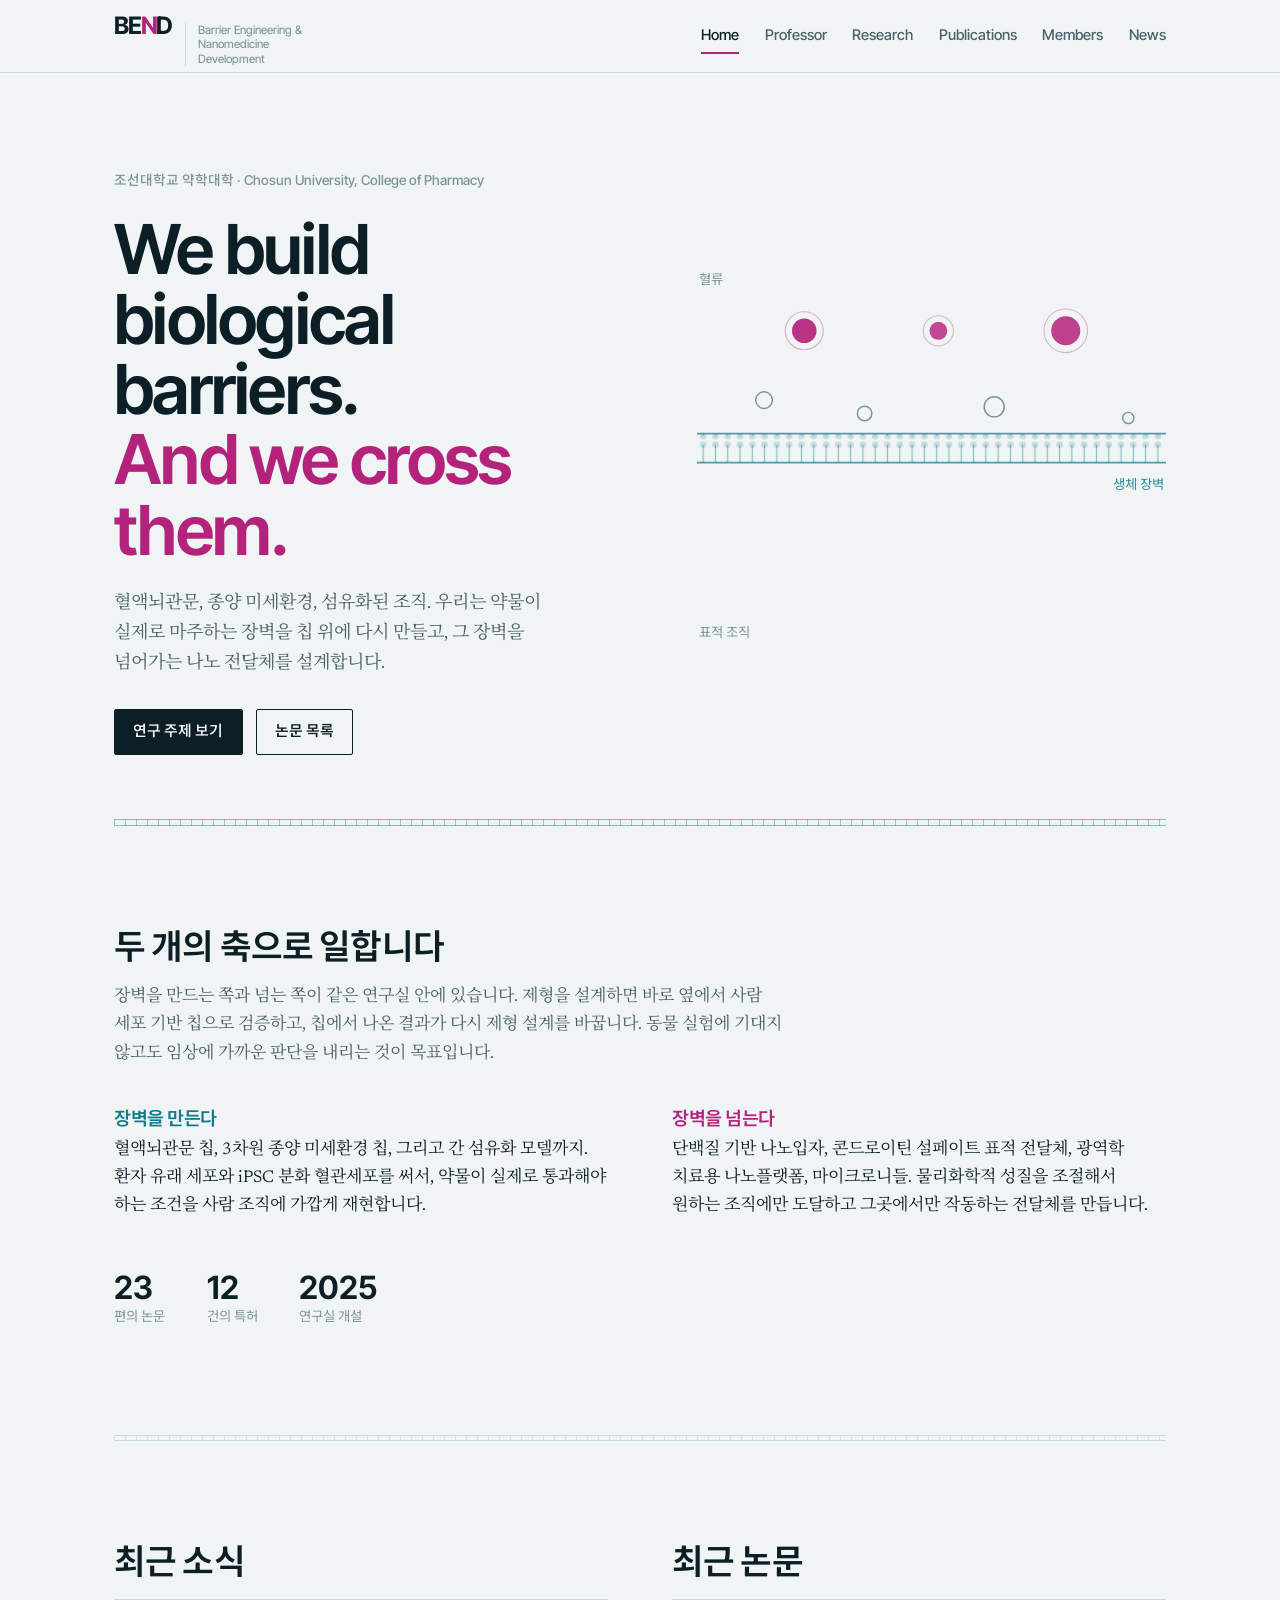
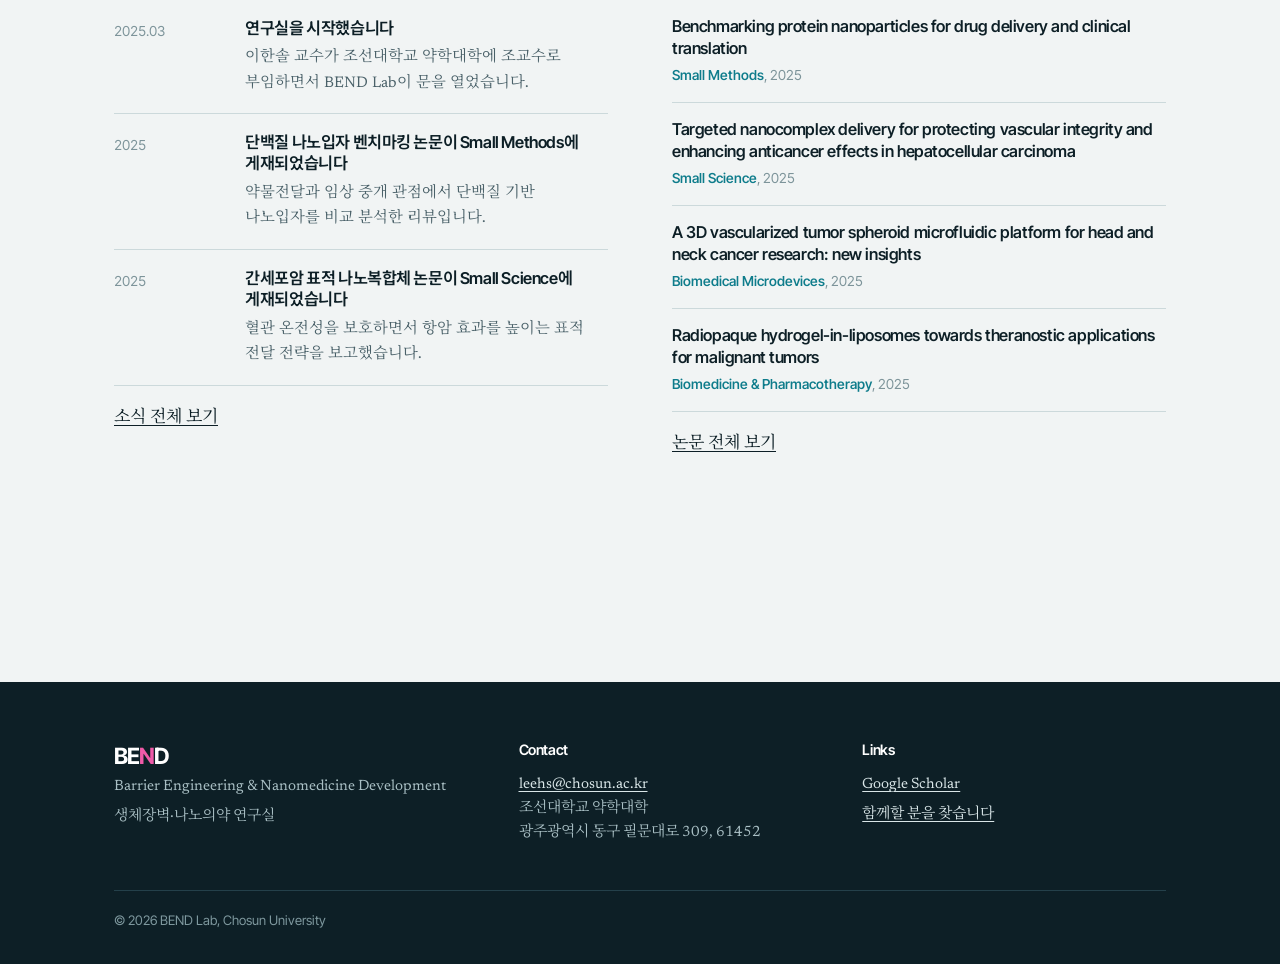
==== index.html @ 37524b02 "Add files via upload" ====
<!DOCTYPE html>
<html lang="ko">
<head>
<meta charset="utf-8">
<meta name="viewport" content="width=device-width, initial-scale=1">
<title>BEND Lab — Barrier Engineering &amp; Nanomedicine Development</title>
<meta name="description" content="조선대학교 약학대학 BEND Lab. 생체 장벽을 모사하는 칩을 만들고, 그 장벽을 넘는 나노의약품을 설계합니다.">
<link rel="preconnect" href="https://fonts.googleapis.com">
<link rel="preconnect" href="https://fonts.gstatic.com" crossorigin>
<link href="https://fonts.googleapis.com/css2?family=Inter+Tight:wght@400;500;600;700&family=Newsreader:opsz,wght@6..72,400;6..72,500;6..72,600&family=Noto+Sans+KR:wght@400;500;700&family=Noto+Serif+KR:wght@400;600&display=swap" rel="stylesheet">
<link rel="stylesheet" href="assets/css/style.css">
</head>
<body>

<header class="site-head">
  <div class="wrap head-inner">
    <a class="brand" href="index.html">
      <span class="brand-mark">BE<span>N</span>D</span>
      <span class="brand-sub">Barrier Engineering &amp; Nanomedicine Development</span>
    </a>
    <button class="nav-toggle" aria-expanded="false" aria-controls="nav">메뉴</button>
    <nav class="nav" id="nav">
      <a href="index.html">Home</a>
      <a href="professor.html">Professor</a>
      <a href="research.html">Research</a>
      <a href="publications.html">Publications</a>
      <a href="members.html">Members</a>
      <a href="news.html">News</a>
    </nav>
  </div>
</header>

<main>

  <section class="hero">
    <div class="wrap hero-grid">
      <div>
        <p class="hero-affil">조선대학교 약학대학 · Chosun University, College of Pharmacy</p>
        <h1>
          We build biological barriers.<br>
          <span class="cross">And we cross them.</span>
        </h1>
        <p class="hero-lede">
          혈액뇌관문, 종양 미세환경, 섬유화된 조직. 우리는 약물이 실제로 마주하는 장벽을
          칩 위에 다시 만들고, 그 장벽을 넘어가는 나노 전달체를 설계합니다.
        </p>
        <div class="hero-actions">
          <a class="btn btn-solid" href="research.html">연구 주제 보기</a>
          <a class="btn" href="publications.html">논문 목록</a>
        </div>
      </div>

      <div>
        <svg viewBox="0 0 420 340" role="img" aria-label="나노 전달체가 생체 장벽을 통과하는 모식도" style="width:100%;height:auto">
          <defs>
            <pattern id="bilayer" width="11" height="26" patternUnits="userSpaceOnUse">
              <line x1="5.5" y1="4" x2="5.5" y2="22" stroke="#0e7c8b" stroke-width="1.1" opacity=".45"/>
              <circle cx="5.5" cy="4" r="3" fill="#0e7c8b" opacity=".2"/>
              <circle cx="5.5" cy="22" r="3" fill="#0e7c8b" opacity=".2"/>
            </pattern>
          </defs>

          <text x="2" y="16" font-family="Inter Tight, Noto Sans KR, sans-serif" font-size="12" fill="#7d949a">혈류</text>
          <text x="2" y="332" font-family="Inter Tight, Noto Sans KR, sans-serif" font-size="12" fill="#7d949a">표적 조직</text>

          <!-- 장벽 -->
          <rect x="0" y="150" width="420" height="26" fill="url(#bilayer)"/>
          <line x1="0" y1="150" x2="420" y2="150" stroke="#0e7c8b" stroke-width="1.5" opacity=".7"/>
          <line x1="0" y1="176" x2="420" y2="176" stroke="#0e7c8b" stroke-width="1.5" opacity=".7"/>
          <text x="418" y="200" text-anchor="end" font-family="Inter Tight, Noto Sans KR, sans-serif" font-size="12" fill="#0e7c8b" opacity=".85">생체 장벽</text>

          <!-- 통과하는 전달체 -->
          <g class="crosser">
            <circle cx="96" cy="58" r="11" fill="#b4237b" opacity=".92"/>
            <circle cx="96" cy="58" r="17" fill="none" stroke="#b4237b" stroke-width="1" opacity=".35"/>
          </g>
          <g class="crosser crosser-2">
            <circle cx="216" cy="58" r="8" fill="#b4237b" opacity=".82"/>
            <circle cx="216" cy="58" r="13.5" fill="none" stroke="#b4237b" stroke-width="1" opacity=".3"/>
          </g>
          <g class="crosser crosser-3">
            <circle cx="330" cy="58" r="13" fill="#b4237b" opacity=".86"/>
            <circle cx="330" cy="58" r="19.5" fill="none" stroke="#b4237b" stroke-width="1" opacity=".32"/>
          </g>

          <!-- 넘지 못하고 막에 걸린 것들 -->
          <circle cx="150" cy="132" r="6.5" fill="none" stroke="#7d949a" stroke-width="1.3"/>
          <circle cx="266" cy="126" r="9" fill="none" stroke="#7d949a" stroke-width="1.3"/>
          <circle cx="386" cy="136" r="5" fill="none" stroke="#7d949a" stroke-width="1.3"/>
          <circle cx="60" cy="120" r="7.5" fill="none" stroke="#7d949a" stroke-width="1.3"/>
        </svg>
      </div>
    </div>
  </section>

  <div class="wrap"><div class="membrane membrane--live"></div></div>

  <section class="section">
    <div class="wrap">
      <div class="section-head narrow">
        <h2>두 개의 축으로 일합니다</h2>
        <p>
          장벽을 만드는 쪽과 넘는 쪽이 같은 연구실 안에 있습니다.
          제형을 설계하면 바로 옆에서 사람 세포 기반 칩으로 검증하고, 칩에서 나온 결과가 다시 제형 설계를 바꿉니다.
          동물 실험에 기대지 않고도 임상에 가까운 판단을 내리는 것이 목표입니다.
        </p>
      </div>

      <div class="two-col">
        <div>
          <h3 style="color:var(--membrane)">장벽을 만든다</h3>
          <p>
            혈액뇌관문 칩, 3차원 종양 미세환경 칩, 그리고 간 섬유화 모델까지.
            환자 유래 세포와 iPSC 분화 혈관세포를 써서, 약물이 실제로 통과해야 하는 조건을
            사람 조직에 가깝게 재현합니다.
          </p>
        </div>
        <div>
          <h3 style="color:var(--signal)">장벽을 넘는다</h3>
          <p>
            단백질 기반 나노입자, 콘드로이틴 설페이트 표적 전달체, 광역학 치료용 나노플랫폼,
            마이크로니들. 물리화학적 성질을 조절해서 원하는 조직에만 도달하고
            그곳에서만 작동하는 전달체를 만듭니다.
          </p>
        </div>
      </div>

      <div class="stat-row">
        <div class="stat"><b>23</b><span>편의 논문</span></div>
        <div class="stat"><b>12</b><span>건의 특허</span></div>
        <div class="stat"><b>2025</b><span>연구실 개설</span></div>
      </div>
    </div>
  </section>

  <div class="wrap"><div class="membrane"></div></div>

  <section class="section">
    <div class="wrap two-col">
      <div>
        <h2>최근 소식</h2>
        <ul class="news-list" id="news-list" data-limit="3"></ul>
        <p style="margin-top:1.2rem"><a href="news.html">소식 전체 보기</a></p>
      </div>
      <div>
        <h2>최근 논문</h2>
        <div id="recent-pubs"></div>
        <p style="margin-top:1.2rem"><a href="publications.html">논문 전체 보기</a></p>
      </div>
    </div>
  </section>

</main>

<footer class="site-foot">
  <div class="wrap">
    <div class="foot-grid">
      <div>
        <div class="foot-mark">BE<span>N</span>D</div>
        <p>Barrier Engineering &amp; Nanomedicine Development</p>
        <p>생체장벽·나노의약 연구실</p>
      </div>
      <div>
        <h4>Contact</h4>
        <address>
          <a href="mailto:leehs@chosun.ac.kr">leehs@chosun.ac.kr</a><br>
          조선대학교 약학대학<br>
          광주광역시 동구 필문대로 309, 61452
        </address>
      </div>
      <div>
        <h4>Links</h4>
        <p><a href="https://scholar.google.com/" target="_blank" rel="noopener">Google Scholar</a></p>
        <p><a href="members.html">함께할 분을 찾습니다</a></p>
      </div>
    </div>
    <div class="foot-bottom">© <span class="js-year"></span> BEND Lab, Chosun University</div>
  </div>
</footer>

<script src="assets/js/data.js"></script>
<script src="assets/js/site.js"></script>
</body>
</html>
---- assets/css/style.css ----
/* ==========================================================================
   BEND Lab — Barrier Engineering & Nanomedicine Development
   Chosun University, College of Pharmacy
   ========================================================================== */

:root {
  --paper:      #f1f4f4;
  --paper-lift: #fbfcfc;
  --ink:        #0d1f26;
  --ink-soft:   #4a6169;
  --ink-faint:  #7d949a;
  --rule:       #ccd9db;
  --membrane:   #0e7c8b;   /* barriers we build — chips, tissue models */
  --signal:     #b4237b;   /* what crosses them — carriers, nanomedicine */

  --sans: "Inter Tight", "Noto Sans KR", system-ui, -apple-system, sans-serif;
  --serif: "Newsreader", "Noto Serif KR", Georgia, serif;

  --measure: 68ch;
  --gutter: clamp(1.25rem, 5vw, 5rem);
  --stack: clamp(3.5rem, 8vw, 7rem);
}

*, *::before, *::after { box-sizing: border-box; }

html { -webkit-text-size-adjust: 100%; scroll-behavior: smooth; }
@media (prefers-reduced-motion: reduce) {
  html { scroll-behavior: auto; }
  *, *::before, *::after {
    animation-duration: 0.01ms !important;
    animation-iteration-count: 1 !important;
    transition-duration: 0.01ms !important;
  }
}

body {
  margin: 0;
  background: var(--paper);
  color: var(--ink);
  font-family: var(--serif);
  font-size: 17px;
  line-height: 1.65;
  font-optical-sizing: auto;
}

img { max-width: 100%; display: block; }

a { color: var(--ink); text-decoration-thickness: 1px; text-underline-offset: 3px; }
a:hover { color: var(--signal); }

:focus-visible {
  outline: 2px solid var(--signal);
  outline-offset: 3px;
}

h1, h2, h3, h4, .sans { font-family: var(--sans); font-weight: 620; letter-spacing: -0.025em; word-break: keep-all; }
h1 { font-size: clamp(2.4rem, 6.5vw, 4.3rem); line-height: 1.02; margin: 0; }
h2 { font-size: clamp(1.5rem, 3.2vw, 2.15rem); line-height: 1.12; margin: 0 0 1.1rem; }
h3 { font-size: 1.15rem; line-height: 1.3; margin: 0 0 .4rem; font-weight: 600; }

p { margin: 0 0 1.1em; max-width: var(--measure); word-break: keep-all; }

.wrap { max-width: 1180px; margin: 0 auto; padding: 0 var(--gutter); }
.narrow { max-width: 820px; }

/* --- membrane: the structural motif -------------------------------------- */
/* A porous bilayer. Used wherever the page separates one thing from another. */
.membrane {
  height: 6px;
  border-top: 1px solid var(--rule);
  border-bottom: 1px solid var(--rule);
  background-image: repeating-linear-gradient(
    to right,
    color-mix(in srgb, var(--rule) 70%, transparent) 0 1px,
    transparent 1px 11px
  );
}
.membrane--live {
  height: 7px;
  border-color: color-mix(in srgb, var(--membrane) 45%, transparent);
  background-image: repeating-linear-gradient(
    to right,
    color-mix(in srgb, var(--membrane) 38%, transparent) 0 1px,
    transparent 1px 11px
  );
}

/* --- header --------------------------------------------------------------- */
.site-head {
  position: sticky; top: 0; z-index: 50;
  background: color-mix(in srgb, var(--paper) 90%, transparent);
  backdrop-filter: saturate(1.4) blur(8px);
  border-bottom: 1px solid var(--rule);
}
.head-inner {
  display: flex; align-items: center; gap: 2rem;
  min-height: 72px;
}
.brand { display: flex; align-items: baseline; gap: .7rem; text-decoration: none; }
.brand-mark {
  font-family: var(--sans); font-weight: 700; font-size: 1.5rem;
  letter-spacing: -0.05em; color: var(--ink);
}
.brand-mark span { color: var(--signal); }
.brand-sub {
  font-family: var(--sans); font-size: .72rem; font-weight: 450;
  color: var(--ink-faint); letter-spacing: 0; line-height: 1.25;
  max-width: 21ch; padding-left: .75rem; margin-left: .1rem;
  border-left: 1px solid var(--rule);
}
@media (max-width: 1080px) { .brand-sub { display: none; } }
.nav { margin-left: auto; display: flex; gap: 1.6rem; align-items: center; }
.nav a {
  font-family: var(--sans); font-size: .92rem; font-weight: 500;
  text-decoration: none; color: var(--ink-soft); padding: .3rem 0;
  border-bottom: 2px solid transparent;
}
.nav a:hover { color: var(--ink); }
.nav a[aria-current="page"] { color: var(--ink); border-bottom-color: var(--signal); }

.nav-toggle {
  display: none; margin-left: auto; background: none; border: 1px solid var(--rule);
  border-radius: 3px; padding: .45rem .7rem; font-family: var(--sans); font-size: .85rem;
  color: var(--ink); cursor: pointer;
}
@media (max-width: 820px) {
  .brand-sub { display: none; }
  .nav-toggle { display: block; }
  .nav {
    display: none; position: absolute; top: 100%; left: 0; right: 0;
    flex-direction: column; align-items: flex-start; gap: 0;
    background: var(--paper-lift); border-bottom: 1px solid var(--rule);
    padding: .5rem var(--gutter) 1rem;
  }
  .nav.open { display: flex; }
  .nav a { width: 100%; padding: .6rem 0; border-bottom: 1px solid var(--rule); }
  .nav a[aria-current="page"] { border-bottom-color: var(--signal); }
}

/* --- hero ----------------------------------------------------------------- */
.hero { padding: clamp(3rem, 8vw, 6rem) 0 clamp(2.5rem, 6vw, 4rem); }
.hero-grid {
  display: grid; grid-template-columns: minmax(0, 1.05fr) minmax(0, .95fr);
  gap: clamp(2rem, 5vw, 4rem); align-items: center;
}
@media (max-width: 900px) { .hero-grid { grid-template-columns: 1fr; } }

.hero-affil {
  font-family: var(--sans); font-size: .85rem; font-weight: 500;
  color: var(--ink-faint); margin: 0 0 1.4rem;
}
.hero h1 .build { color: var(--membrane); }
.hero h1 .cross { color: var(--signal); }
.hero-lede {
  font-size: 1.13rem; color: var(--ink-soft); margin-top: 1.6rem;
  max-width: 46ch;
}
.hero-actions { display: flex; gap: .8rem; flex-wrap: wrap; margin-top: 1.8rem; }

.btn {
  font-family: var(--sans); font-size: .93rem; font-weight: 550;
  text-decoration: none; padding: .62rem 1.15rem; border-radius: 2px;
  border: 1px solid var(--ink); color: var(--ink); background: none;
  transition: background .15s ease, color .15s ease;
}
.btn:hover { background: var(--ink); color: var(--paper); }
.btn-solid { background: var(--ink); color: var(--paper); }
.btn-solid:hover { background: var(--signal); border-color: var(--signal); color: #fff; }

/* --- sections ------------------------------------------------------------- */
.section { padding: var(--stack) 0; }
.section-head { margin-bottom: 2.4rem; }
.section-head p { color: var(--ink-soft); }

.page-head { padding: clamp(2.5rem, 6vw, 4rem) 0 1.5rem; }
.crumb {
  font-family: var(--sans); font-size: .82rem; color: var(--ink-faint);
  margin: 0 0 .9rem;
}
.crumb a { text-decoration: none; color: var(--ink-faint); }
.crumb a:hover { color: var(--signal); }
.page-head h1 { font-size: clamp(2rem, 5vw, 3.1rem); }
.page-head .sub { color: var(--ink-soft); margin-top: .9rem; font-size: 1.08rem; }

/* --- research ------------------------------------------------------------- */
.axis { margin-bottom: 3.5rem; }
.axis-label {
  font-family: var(--sans); font-size: 1.02rem; font-weight: 600;
  display: flex; align-items: center; gap: .7rem; margin-bottom: 1.6rem;
}
.axis-label::after {
  content: ""; flex: 1; height: 1px; background: var(--rule);
}
.axis-build .axis-label { color: var(--membrane); }
.axis-cross .axis-label { color: var(--signal); }

.topics { display: grid; grid-template-columns: repeat(auto-fit, minmax(260px, 1fr)); gap: 2.2rem 2.6rem; }
.topic { border-left: 2px solid var(--rule); padding-left: 1.1rem; }
.axis-build .topic { border-left-color: color-mix(in srgb, var(--membrane) 40%, var(--rule)); }
.axis-cross .topic { border-left-color: color-mix(in srgb, var(--signal) 35%, var(--rule)); }
.topic h3 { font-family: var(--sans); }
.topic p { font-size: .97rem; color: var(--ink-soft); margin: 0; }
.topic .planned {
  font-family: var(--sans); font-size: .72rem; font-weight: 600;
  color: var(--ink-faint); border: 1px solid var(--rule); border-radius: 2px;
  padding: .05rem .4rem; margin-left: .45rem; vertical-align: 2px;
}

/* --- professor ------------------------------------------------------------ */
.pi-grid {
  display: grid; grid-template-columns: 300px minmax(0, 1fr);
  gap: clamp(2rem, 5vw, 3.5rem); align-items: start;
}
@media (max-width: 780px) { .pi-grid { grid-template-columns: 1fr; } }
.pi-photo {
  width: 100%; aspect-ratio: 3/4; object-fit: cover;
  background: var(--rule); border-radius: 2px;
}
.pi-photo-fallback {
  width: 100%; aspect-ratio: 3/4; border-radius: 2px;
  background: linear-gradient(160deg, #dfe8e9, #eef2f2);
  display: grid; place-items: center;
  font-family: var(--sans); font-size: .85rem; color: var(--ink-faint);
  text-align: center; padding: 1rem; border: 1px dashed var(--rule);
}
.pi-contact { margin-top: 1.1rem; font-family: var(--sans); font-size: .9rem; }
.pi-contact a { display: block; padding: .22rem 0; color: var(--ink-soft); text-decoration: none; }
.pi-contact a:hover { color: var(--signal); }

.keywords { display: flex; flex-wrap: wrap; gap: .5rem; margin: 0 0 2.4rem; padding: 0; list-style: none; }
.keywords li {
  font-family: var(--sans); font-size: .85rem; color: var(--ink-soft);
  border: 1px solid var(--rule); border-radius: 2px; padding: .25rem .6rem;
  background: var(--paper-lift);
}

.timeline { list-style: none; margin: 0 0 2.6rem; padding: 0; }
.timeline li {
  display: grid; grid-template-columns: 8.5rem minmax(0, 1fr);
  gap: 1.2rem; padding: .85rem 0; border-top: 1px solid var(--rule);
}
.timeline li:last-child { border-bottom: 1px solid var(--rule); }
@media (max-width: 620px) {
  .timeline li { grid-template-columns: 1fr; gap: .2rem; }
}
.timeline .when {
  font-family: var(--sans); font-size: .86rem; color: var(--ink-faint);
  padding-top: .18rem; font-variant-numeric: tabular-nums;
}
.timeline .what strong { font-family: var(--sans); font-weight: 600; font-size: 1rem; }
.timeline .what span { display: block; color: var(--ink-soft); font-size: .95rem; }

/* --- publications --------------------------------------------------------- */
.filters { display: flex; flex-wrap: wrap; gap: .45rem; margin-bottom: 2rem; }
.filter {
  font-family: var(--sans); font-size: .88rem; font-weight: 500;
  border: 1px solid var(--rule); background: var(--paper-lift); color: var(--ink-soft);
  border-radius: 2px; padding: .35rem .8rem; cursor: pointer;
  transition: background .15s ease, color .15s ease, border-color .15s ease;
}
.filter:hover { border-color: var(--ink-faint); color: var(--ink); }
.filter[aria-pressed="true"] {
  background: var(--ink); border-color: var(--ink); color: var(--paper);
}

.pub-count { font-family: var(--sans); font-size: .86rem; color: var(--ink-faint); margin-bottom: 1.5rem; }

.year-group { margin-bottom: 2.6rem; }
.year-mark {
  font-family: var(--sans); font-weight: 650; font-size: 1.5rem;
  color: var(--ink-faint); margin: 0 0 .9rem;
  display: flex; align-items: center; gap: .8rem;
}
.year-mark::after { content: ""; flex: 1; height: 1px; background: var(--rule); }

.pub {
  display: grid; grid-template-columns: 2.2rem minmax(0, 1fr);
  gap: 1rem; padding: .95rem 0; border-top: 1px solid var(--rule);
}
.pub:last-child { border-bottom: 1px solid var(--rule); }
.pub-n {
  font-family: var(--sans); font-size: .82rem; color: var(--ink-faint);
  font-variant-numeric: tabular-nums; padding-top: .3rem;
}
.pub-title { font-family: var(--sans); font-weight: 570; font-size: 1.02rem; line-height: 1.35; margin: 0 0 .3rem; }
.pub-authors { font-size: .94rem; color: var(--ink-soft); margin: 0 0 .3rem; max-width: none; }
.pub-authors b { color: var(--ink); font-weight: 600; }
.pub-meta { font-family: var(--sans); font-size: .86rem; color: var(--ink-faint); margin: 0; }
.pub-meta em { font-style: normal; color: var(--membrane); font-weight: 550; }
.tag {
  display: inline-block; font-family: var(--sans); font-size: .72rem; font-weight: 600;
  border-radius: 2px; padding: .05rem .4rem; margin-left: .4rem;
  border: 1px solid currentColor;
}
.tag-review { color: var(--membrane); }
.tag-first { color: var(--signal); }
.tag-corr { color: var(--ink-faint); }

/* --- members -------------------------------------------------------------- */
.member-grid { display: grid; grid-template-columns: repeat(auto-fit, minmax(200px, 1fr)); gap: 2rem; }
.member-photo {
  width: 100%; aspect-ratio: 1; object-fit: cover; border-radius: 2px;
  background: var(--rule); margin-bottom: .8rem;
}
.member-photo-fallback {
  width: 100%; aspect-ratio: 1; border-radius: 2px; margin-bottom: .8rem;
  background: linear-gradient(160deg, #e3ebec, #f2f5f5); border: 1px dashed var(--rule);
}
.member h3 { font-family: var(--sans); margin-bottom: .15rem; }
.member .role { font-family: var(--sans); font-size: .85rem; color: var(--signal); margin: 0 0 .35rem; }
.member .focus { font-size: .93rem; color: var(--ink-soft); margin: 0; }

.recruit {
  border: 1px solid var(--rule); border-left: 3px solid var(--signal);
  background: var(--paper-lift); padding: 1.6rem 1.8rem; border-radius: 2px;
  margin-top: 3rem;
}
.recruit h3 { font-family: var(--sans); }
.recruit p { color: var(--ink-soft); margin-bottom: .9rem; }

/* --- news ----------------------------------------------------------------- */
.news-list { list-style: none; margin: 0; padding: 0; }
.news-list li {
  display: grid; grid-template-columns: 7rem minmax(0, 1fr); gap: 1.2rem;
  padding: 1.1rem 0; border-top: 1px solid var(--rule);
}
.news-list li:last-child { border-bottom: 1px solid var(--rule); }
@media (max-width: 620px) { .news-list li { grid-template-columns: 1fr; gap: .25rem; } }
.news-date { font-family: var(--sans); font-size: .86rem; color: var(--ink-faint); font-variant-numeric: tabular-nums; padding-top: .15rem; }
.news-body h3 { font-family: var(--sans); font-size: 1.02rem; }
.news-body p { font-size: .96rem; color: var(--ink-soft); margin: 0; }

/* --- home: news + highlights --------------------------------------------- */
.two-col { display: grid; grid-template-columns: minmax(0,1fr) minmax(0,1fr); gap: clamp(2rem,5vw,4rem); }
@media (max-width: 820px) { .two-col { grid-template-columns: 1fr; } }

.stat-row { display: flex; gap: 2.6rem; flex-wrap: wrap; margin-top: 2rem; }
.stat b { font-family: var(--sans); font-size: 2rem; font-weight: 650; display: block; line-height: 1; }
.stat span { font-family: var(--sans); font-size: .84rem; color: var(--ink-faint); }

/* --- footer --------------------------------------------------------------- */
.site-foot { background: var(--ink); color: #c3d3d7; padding: clamp(2.5rem,5vw,3.5rem) 0 2rem; margin-top: var(--stack); }
.foot-grid { display: grid; grid-template-columns: minmax(0,1.2fr) minmax(0,1fr) minmax(0,1fr); gap: 2.5rem; }
@media (max-width: 780px) { .foot-grid { grid-template-columns: 1fr; gap: 1.8rem; } }
.site-foot h4 { font-family: var(--sans); font-size: .9rem; color: #fff; margin: 0 0 .7rem; font-weight: 600; }
.site-foot p, .site-foot address {
  font-size: .93rem; font-style: normal; color: #a9bfc4; margin: 0 0 .35rem; line-height: 1.6;
}
.site-foot a { color: #d9e6e8; }
.site-foot a:hover { color: #fff; }
.foot-mark { font-family: var(--sans); font-weight: 700; font-size: 1.4rem; letter-spacing: -.05em; color: #fff; }
.foot-mark span { color: #ef5aa8; }
.foot-bottom {
  margin-top: 2.5rem; padding-top: 1.2rem; border-top: 1px solid #24404a;
  font-family: var(--sans); font-size: .82rem; color: #7e989e;
}

/* --- hero animation: one orchestrated crossing --------------------------- */
.crosser { animation: cross 5.5s ease-in-out infinite; }
.crosser-2 { animation-delay: 1.4s; }
.crosser-3 { animation-delay: 2.9s; }
@keyframes cross {
  0%   { transform: translateY(0);     opacity: 0; }
  10%  { opacity: 1; }
  48%  { transform: translateY(105px); opacity: 1; }
  62%  { transform: translateY(128px); opacity: 1; }
  88%  { transform: translateY(196px); opacity: 0; }
  100% { transform: translateY(196px); opacity: 0; }
}
@media (prefers-reduced-motion: reduce) {
  .crosser { animation: none; transform: translateY(150px); opacity: 1; }
}
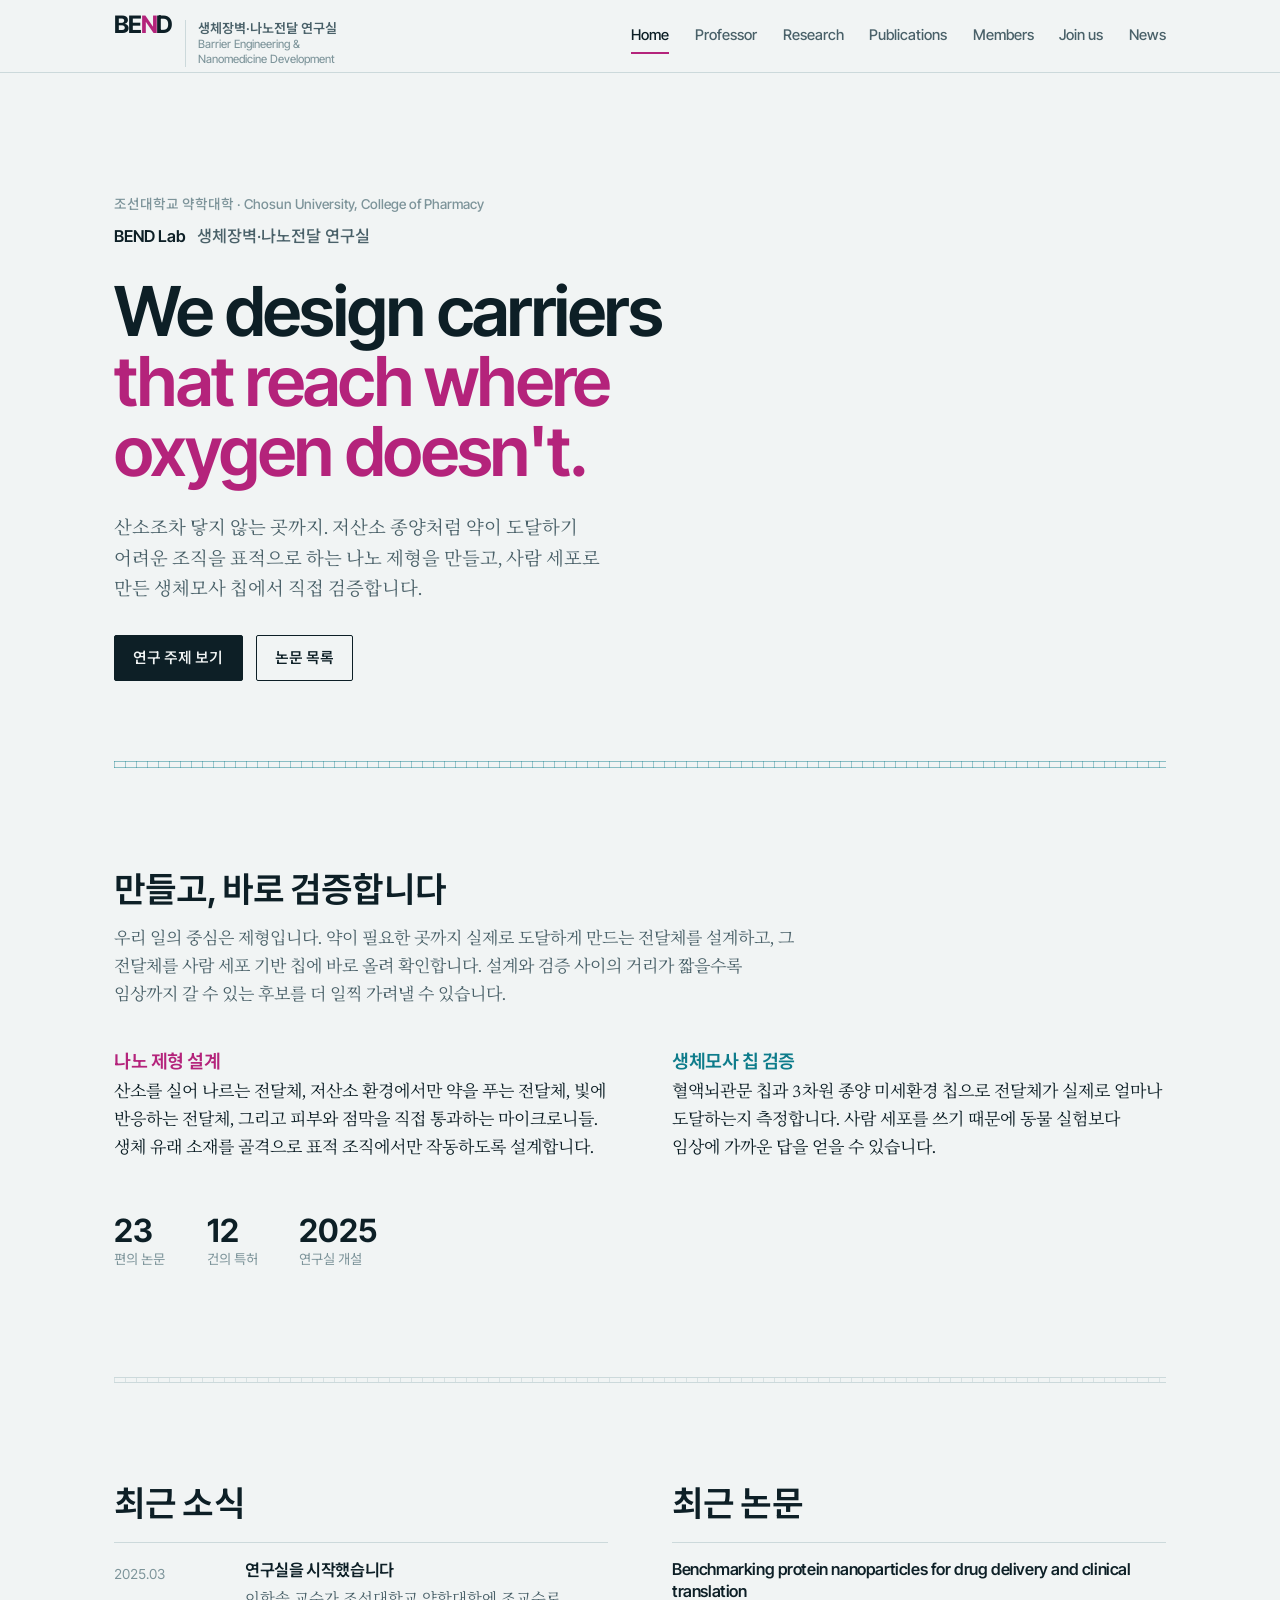
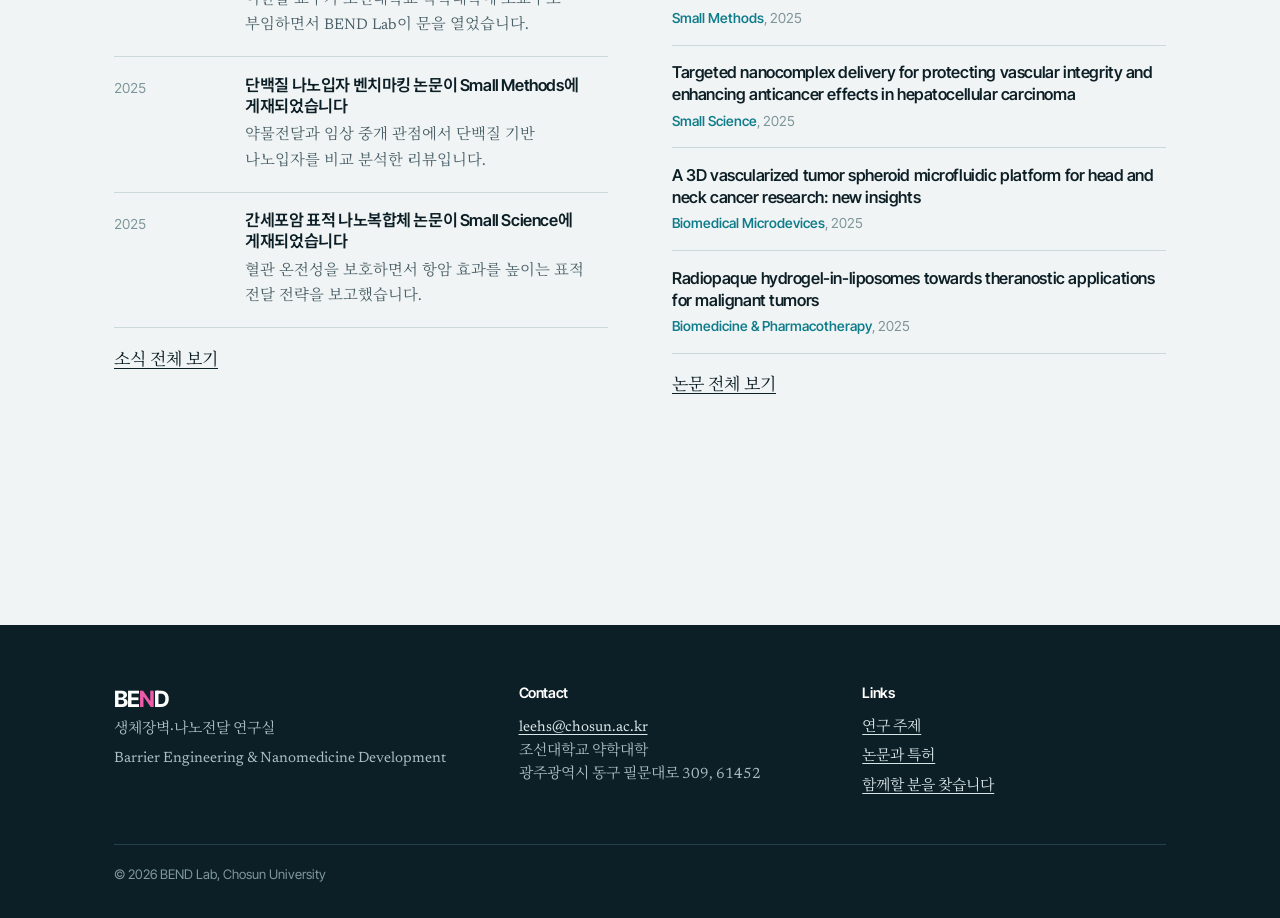
==== commit ec4873f8: "Add files via upload" ====
--- a/index.html
+++ b/index.html
@@ -16,7 +16,7 @@
   <div class="wrap head-inner">
     <a class="brand" href="index.html">
       <span class="brand-mark">BE<span>N</span>D</span>
-      <span class="brand-sub">Barrier Engineering &amp; Nanomedicine Development</span>
+      <span class="brand-sub"><b>생체장벽·나노전달 연구실</b>Barrier Engineering &amp; Nanomedicine Development</span>
     </a>
     <button class="nav-toggle" aria-expanded="false" aria-controls="nav">메뉴</button>
     <nav class="nav" id="nav">
@@ -25,6 +25,7 @@
       <a href="research.html">Research</a>
       <a href="publications.html">Publications</a>
       <a href="members.html">Members</a>
+      <a href="join.html">Join us</a>
       <a href="news.html">News</a>
     </nav>
   </div>
@@ -33,62 +34,20 @@
 <main>
 
   <section class="hero">
-    <div class="wrap hero-grid">
-      <div>
-        <p class="hero-affil">조선대학교 약학대학 · Chosun University, College of Pharmacy</p>
-        <h1>
-          We build biological barriers.<br>
-          <span class="cross">And we cross them.</span>
-        </h1>
-        <p class="hero-lede">
-          혈액뇌관문, 종양 미세환경, 섬유화된 조직. 우리는 약물이 실제로 마주하는 장벽을
-          칩 위에 다시 만들고, 그 장벽을 넘어가는 나노 전달체를 설계합니다.
-        </p>
-        <div class="hero-actions">
-          <a class="btn btn-solid" href="research.html">연구 주제 보기</a>
-          <a class="btn" href="publications.html">논문 목록</a>
-        </div>
-      </div>
-
-      <div>
-        <svg viewBox="0 0 420 340" role="img" aria-label="나노 전달체가 생체 장벽을 통과하는 모식도" style="width:100%;height:auto">
-          <defs>
-            <pattern id="bilayer" width="11" height="26" patternUnits="userSpaceOnUse">
-              <line x1="5.5" y1="4" x2="5.5" y2="22" stroke="#0e7c8b" stroke-width="1.1" opacity=".45"/>
-              <circle cx="5.5" cy="4" r="3" fill="#0e7c8b" opacity=".2"/>
-              <circle cx="5.5" cy="22" r="3" fill="#0e7c8b" opacity=".2"/>
-            </pattern>
-          </defs>
-
-          <text x="2" y="16" font-family="Inter Tight, Noto Sans KR, sans-serif" font-size="12" fill="#7d949a">혈류</text>
-          <text x="2" y="332" font-family="Inter Tight, Noto Sans KR, sans-serif" font-size="12" fill="#7d949a">표적 조직</text>
-
-          <!-- 장벽 -->
-          <rect x="0" y="150" width="420" height="26" fill="url(#bilayer)"/>
-          <line x1="0" y1="150" x2="420" y2="150" stroke="#0e7c8b" stroke-width="1.5" opacity=".7"/>
-          <line x1="0" y1="176" x2="420" y2="176" stroke="#0e7c8b" stroke-width="1.5" opacity=".7"/>
-          <text x="418" y="200" text-anchor="end" font-family="Inter Tight, Noto Sans KR, sans-serif" font-size="12" fill="#0e7c8b" opacity=".85">생체 장벽</text>
-
-          <!-- 통과하는 전달체 -->
-          <g class="crosser">
-            <circle cx="96" cy="58" r="11" fill="#b4237b" opacity=".92"/>
-            <circle cx="96" cy="58" r="17" fill="none" stroke="#b4237b" stroke-width="1" opacity=".35"/>
-          </g>
-          <g class="crosser crosser-2">
-            <circle cx="216" cy="58" r="8" fill="#b4237b" opacity=".82"/>
-            <circle cx="216" cy="58" r="13.5" fill="none" stroke="#b4237b" stroke-width="1" opacity=".3"/>
-          </g>
-          <g class="crosser crosser-3">
-            <circle cx="330" cy="58" r="13" fill="#b4237b" opacity=".86"/>
-            <circle cx="330" cy="58" r="19.5" fill="none" stroke="#b4237b" stroke-width="1" opacity=".32"/>
-          </g>
-
-          <!-- 넘지 못하고 막에 걸린 것들 -->
-          <circle cx="150" cy="132" r="6.5" fill="none" stroke="#7d949a" stroke-width="1.3"/>
-          <circle cx="266" cy="126" r="9" fill="none" stroke="#7d949a" stroke-width="1.3"/>
-          <circle cx="386" cy="136" r="5" fill="none" stroke="#7d949a" stroke-width="1.3"/>
-          <circle cx="60" cy="120" r="7.5" fill="none" stroke="#7d949a" stroke-width="1.3"/>
-        </svg>
+    <div class="wrap">
+      <p class="hero-affil">조선대학교 약학대학 · Chosun University, College of Pharmacy</p>
+      <p class="hero-name">BEND Lab <span>생체장벽·나노전달 연구실</span></p>
+      <h1>
+        We design carriers<br>
+        <span class="cross">that reach where oxygen doesn't.</span>
+      </h1>
+      <p class="hero-lede">
+        산소조차 닿지 않는 곳까지. 저산소 종양처럼 약이 도달하기 어려운 조직을
+        표적으로 하는 나노 제형을 만들고, 사람 세포로 만든 생체모사 칩에서 직접 검증합니다.
+      </p>
+      <div class="hero-actions">
+        <a class="btn btn-solid" href="research.html">연구 주제 보기</a>
+        <a class="btn" href="publications.html">논문 목록</a>
       </div>
     </div>
   </section>
@@ -98,29 +57,28 @@
   <section class="section">
     <div class="wrap">
       <div class="section-head narrow">
-        <h2>두 개의 축으로 일합니다</h2>
+        <h2>만들고, 바로 검증합니다</h2>
         <p>
-          장벽을 만드는 쪽과 넘는 쪽이 같은 연구실 안에 있습니다.
-          제형을 설계하면 바로 옆에서 사람 세포 기반 칩으로 검증하고, 칩에서 나온 결과가 다시 제형 설계를 바꿉니다.
-          동물 실험에 기대지 않고도 임상에 가까운 판단을 내리는 것이 목표입니다.
+          우리 일의 중심은 제형입니다. 약이 필요한 곳까지 실제로 도달하게 만드는 전달체를 설계하고,
+          그 전달체를 사람 세포 기반 칩에 바로 올려 확인합니다.
+          설계와 검증 사이의 거리가 짧을수록 임상까지 갈 수 있는 후보를 더 일찍 가려낼 수 있습니다.
         </p>
       </div>
 
       <div class="two-col">
         <div>
-          <h3 style="color:var(--membrane)">장벽을 만든다</h3>
+          <h3 style="color:var(--signal)">나노 제형 설계</h3>
           <p>
-            혈액뇌관문 칩, 3차원 종양 미세환경 칩, 그리고 간 섬유화 모델까지.
-            환자 유래 세포와 iPSC 분화 혈관세포를 써서, 약물이 실제로 통과해야 하는 조건을
-            사람 조직에 가깝게 재현합니다.
+            산소를 실어 나르는 전달체, 저산소 환경에서만 약을 푸는 전달체, 빛에 반응하는 전달체,
+            그리고 피부와 점막을 직접 통과하는 마이크로니들. 생체 유래 소재를 골격으로
+            표적 조직에서만 작동하도록 설계합니다.
           </p>
         </div>
         <div>
-          <h3 style="color:var(--signal)">장벽을 넘는다</h3>
+          <h3 style="color:var(--membrane)">생체모사 칩 검증</h3>
           <p>
-            단백질 기반 나노입자, 콘드로이틴 설페이트 표적 전달체, 광역학 치료용 나노플랫폼,
-            마이크로니들. 물리화학적 성질을 조절해서 원하는 조직에만 도달하고
-            그곳에서만 작동하는 전달체를 만듭니다.
+            혈액뇌관문 칩과 3차원 종양 미세환경 칩으로 전달체가 실제로 얼마나 도달하는지 측정합니다.
+            사람 세포를 쓰기 때문에 동물 실험보다 임상에 가까운 답을 얻을 수 있습니다.
           </p>
         </div>
       </div>
@@ -157,8 +115,8 @@
     <div class="foot-grid">
       <div>
         <div class="foot-mark">BE<span>N</span>D</div>
+        <p>생체장벽·나노전달 연구실</p>
         <p>Barrier Engineering &amp; Nanomedicine Development</p>
-        <p>생체장벽·나노의약 연구실</p>
       </div>
       <div>
         <h4>Contact</h4>
@@ -170,8 +128,9 @@
       </div>
       <div>
         <h4>Links</h4>
-        <p><a href="https://scholar.google.com/" target="_blank" rel="noopener">Google Scholar</a></p>
-        <p><a href="members.html">함께할 분을 찾습니다</a></p>
+        <p><a href="research.html">연구 주제</a></p>
+        <p><a href="publications.html">논문과 특허</a></p>
+        <p><a href="join.html">함께할 분을 찾습니다</a></p>
       </div>
     </div>
     <div class="foot-bottom">© <span class="js-year"></span> BEND Lab, Chosun University</div>
--- a/assets/css/style.css
+++ b/assets/css/style.css
@@ -62,6 +62,8 @@
 
 .wrap { max-width: 1180px; margin: 0 auto; padding: 0 var(--gutter); }
 .narrow { max-width: 820px; }
+.wrap.narrow { max-width: 1180px; }
+.wrap.narrow > * { max-width: 820px; }
 
 /* --- membrane: the structural motif -------------------------------------- */
 /* A porous bilayer. Used wherever the page separates one thing from another. */
@@ -103,12 +105,17 @@
 }
 .brand-mark span { color: var(--signal); }
 .brand-sub {
-  font-family: var(--sans); font-size: .72rem; font-weight: 450;
-  color: var(--ink-faint); letter-spacing: 0; line-height: 1.25;
-  max-width: 21ch; padding-left: .75rem; margin-left: .1rem;
+  font-family: var(--sans); font-size: .71rem; font-weight: 450;
+  color: var(--ink-faint); letter-spacing: 0; line-height: 1.3;
+  max-width: 23ch; padding-left: .75rem; margin-left: .1rem;
   border-left: 1px solid var(--rule);
 }
-@media (max-width: 1080px) { .brand-sub { display: none; } }
+.brand-sub b { display: block; font-weight: 600; font-size: .82rem; color: var(--ink-soft); }
+@media (max-width: 1080px) {
+  .brand-sub { max-width: none; font-size: 0; border-left: none; padding-left: .6rem; }
+  .brand-sub b { font-size: .78rem; }
+}
+@media (max-width: 520px) { .brand-sub { display: none; } }
 .nav { margin-left: auto; display: flex; gap: 1.6rem; align-items: center; }
 .nav a {
   font-family: var(--sans); font-size: .92rem; font-weight: 500;
@@ -138,22 +145,23 @@
 }
 
 /* --- hero ----------------------------------------------------------------- */
-.hero { padding: clamp(3rem, 8vw, 6rem) 0 clamp(2.5rem, 6vw, 4rem); }
-.hero-grid {
-  display: grid; grid-template-columns: minmax(0, 1.05fr) minmax(0, .95fr);
-  gap: clamp(2rem, 5vw, 4rem); align-items: center;
-}
-@media (max-width: 900px) { .hero-grid { grid-template-columns: 1fr; } }
+.hero { padding: clamp(3.5rem, 10vw, 7.5rem) 0 clamp(3rem, 7vw, 5rem); }
+.hero h1 { max-width: 16ch; }
 
 .hero-affil {
   font-family: var(--sans); font-size: .85rem; font-weight: 500;
-  color: var(--ink-faint); margin: 0 0 1.4rem;
-}
+  color: var(--ink-faint); margin: 0 0 .5rem;
+}
+.hero-name {
+  font-family: var(--sans); font-size: 1.02rem; font-weight: 600;
+  color: var(--ink); margin: 0 0 1.6rem;
+}
+.hero-name span { font-weight: 500; color: var(--ink-soft); margin-left: .5rem; }
 .hero h1 .build { color: var(--membrane); }
 .hero h1 .cross { color: var(--signal); }
 .hero-lede {
-  font-size: 1.13rem; color: var(--ink-soft); margin-top: 1.6rem;
-  max-width: 46ch;
+  font-size: 1.15rem; color: var(--ink-soft); margin-top: 1.8rem;
+  max-width: 52ch;
 }
 .hero-actions { display: flex; gap: .8rem; flex-wrap: wrap; margin-top: 1.8rem; }
 
@@ -297,7 +305,8 @@
 .tag-corr { color: var(--ink-faint); }
 
 /* --- members -------------------------------------------------------------- */
-.member-grid { display: grid; grid-template-columns: repeat(auto-fit, minmax(200px, 1fr)); gap: 2rem; }
+.member-grid { display: grid; grid-template-columns: repeat(auto-fit, minmax(170px, 1fr)); gap: 1.8rem; }
+@media (min-width: 900px) { .member-grid { grid-template-columns: repeat(3, 1fr); } }
 .member-photo {
   width: 100%; aspect-ratio: 1; object-fit: cover; border-radius: 2px;
   background: var(--rule); margin-bottom: .8rem;
@@ -308,6 +317,7 @@
 }
 .member h3 { font-family: var(--sans); margin-bottom: .15rem; }
 .member .role { font-family: var(--sans); font-size: .85rem; color: var(--signal); margin: 0 0 .35rem; }
+.member .name-en { font-family: var(--sans); font-size: .82rem; color: var(--ink-faint); margin: 0 0 .3rem; }
 .member .focus { font-size: .93rem; color: var(--ink-soft); margin: 0; }
 
 .recruit {
@@ -355,18 +365,35 @@
   font-family: var(--sans); font-size: .82rem; color: #7e989e;
 }
 
-/* --- hero animation: one orchestrated crossing --------------------------- */
-.crosser { animation: cross 5.5s ease-in-out infinite; }
-.crosser-2 { animation-delay: 1.4s; }
-.crosser-3 { animation-delay: 2.9s; }
-@keyframes cross {
-  0%   { transform: translateY(0);     opacity: 0; }
-  10%  { opacity: 1; }
-  48%  { transform: translateY(105px); opacity: 1; }
-  62%  { transform: translateY(128px); opacity: 1; }
-  88%  { transform: translateY(196px); opacity: 0; }
-  100% { transform: translateY(196px); opacity: 0; }
-}
-@media (prefers-reduced-motion: reduce) {
-  .crosser { animation: none; transform: translateY(150px); opacity: 1; }
-}
+/* --- join ------------------------------------------------------------------ */
+.values { display: grid; grid-template-columns: repeat(auto-fit, minmax(200px, 1fr)); gap: 1.8rem 2.2rem; margin: 0 0 1rem; }
+.value h3 { font-family: var(--sans); font-size: 1.02rem; margin-bottom: .35rem; }
+.value p { font-size: .95rem; color: var(--ink-soft); margin: 0; }
+.value .en {
+  font-family: var(--sans); font-size: .78rem; font-weight: 600;
+  color: var(--signal); display: block; margin-bottom: .15rem; letter-spacing: 0;
+}
+
+.plainlist { list-style: none; margin: 0 0 1.4rem; padding: 0; max-width: var(--measure); }
+.plainlist li {
+  padding: .55rem 0 .55rem 1.1rem; border-top: 1px solid var(--rule);
+  font-size: .98rem; position: relative;
+}
+.plainlist li:last-child { border-bottom: 1px solid var(--rule); }
+.plainlist li::before {
+  content: ""; position: absolute; left: 0; top: 1.15rem;
+  width: 5px; height: 5px; background: var(--signal); border-radius: 50%;
+}
+.plainlist strong { font-family: var(--sans); font-weight: 600; }
+
+.photo-row { display: grid; grid-template-columns: repeat(auto-fit, minmax(230px, 1fr)); gap: 1.3rem; margin: 1.8rem 0 0; max-width: 720px; }
+.photo-row figure { margin: 0; }
+.photo-row img { width: 100%; aspect-ratio: 3/2; object-fit: cover; border-radius: 2px; }
+.photo-row figcaption { font-family: var(--sans); font-size: .85rem; color: var(--ink-faint); margin-top: .5rem; }
+
+.gallery { display: grid; grid-template-columns: minmax(0, 1.5fr) minmax(0, 1fr); gap: 1.4rem; align-items: start; max-width: 760px; margin-top: 1.8rem; }
+@media (max-width: 640px) { .gallery { grid-template-columns: 1fr; } }
+.gallery figure { margin: 0; }
+.gallery img { width: 100%; border-radius: 2px; display: block; }
+.gallery .shot img { aspect-ratio: 3/2; object-fit: cover; }
+.gallery figcaption { font-family: var(--sans); font-size: .85rem; color: var(--ink-faint); margin-top: .5rem; }
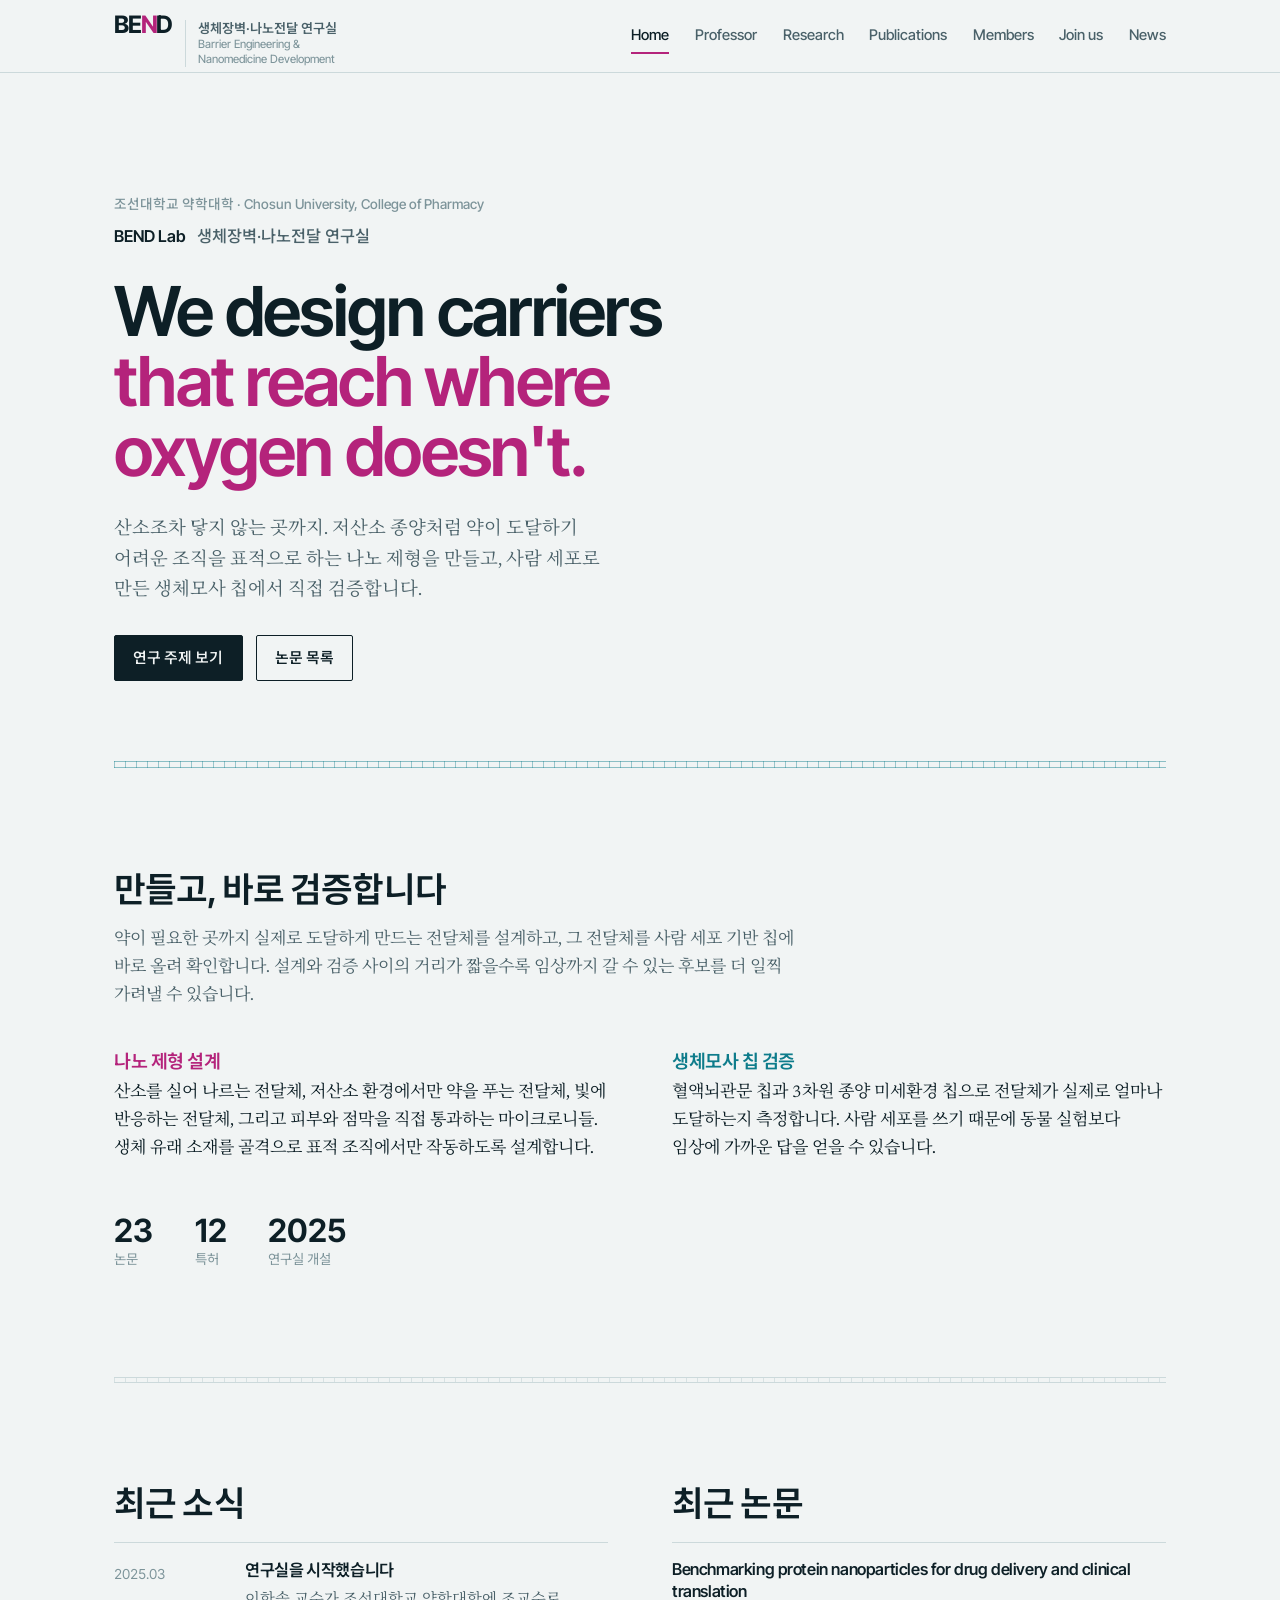
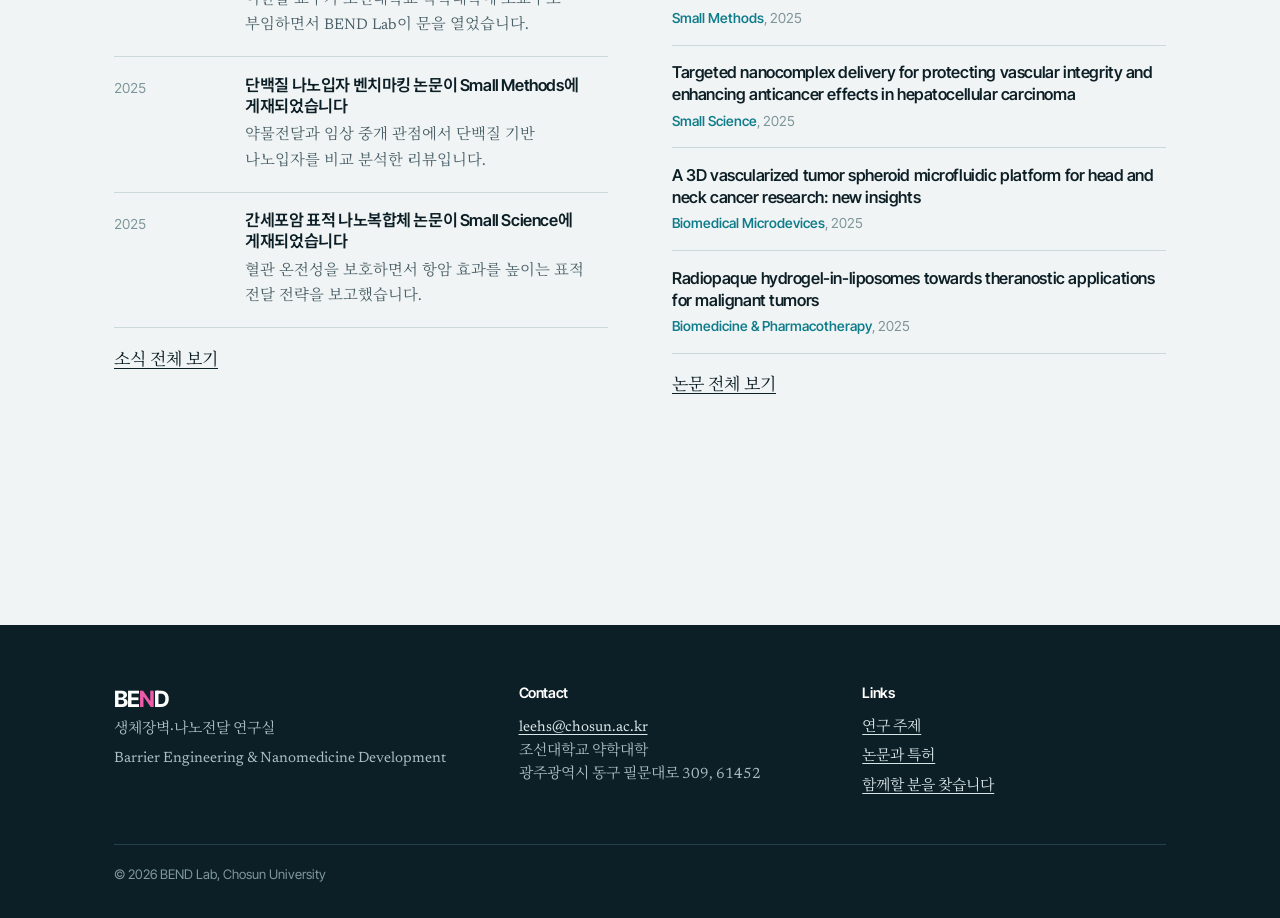
==== commit a0d0d57a: "Fix HTML content and update statistics labels" ====
--- a/index.html
+++ b/index.html
@@ -59,7 +59,7 @@
       <div class="section-head narrow">
         <h2>만들고, 바로 검증합니다</h2>
         <p>
-          우리 일의 중심은 제형입니다. 약이 필요한 곳까지 실제로 도달하게 만드는 전달체를 설계하고,
+          약이 필요한 곳까지 실제로 도달하게 만드는 전달체를 설계하고,
           그 전달체를 사람 세포 기반 칩에 바로 올려 확인합니다.
           설계와 검증 사이의 거리가 짧을수록 임상까지 갈 수 있는 후보를 더 일찍 가려낼 수 있습니다.
         </p>
@@ -84,8 +84,8 @@
       </div>
 
       <div class="stat-row">
-        <div class="stat"><b>23</b><span>편의 논문</span></div>
-        <div class="stat"><b>12</b><span>건의 특허</span></div>
+        <div class="stat"><b>23</b><span>논문</span></div>
+        <div class="stat"><b>12</b><span>특허</span></div>
         <div class="stat"><b>2025</b><span>연구실 개설</span></div>
       </div>
     </div>
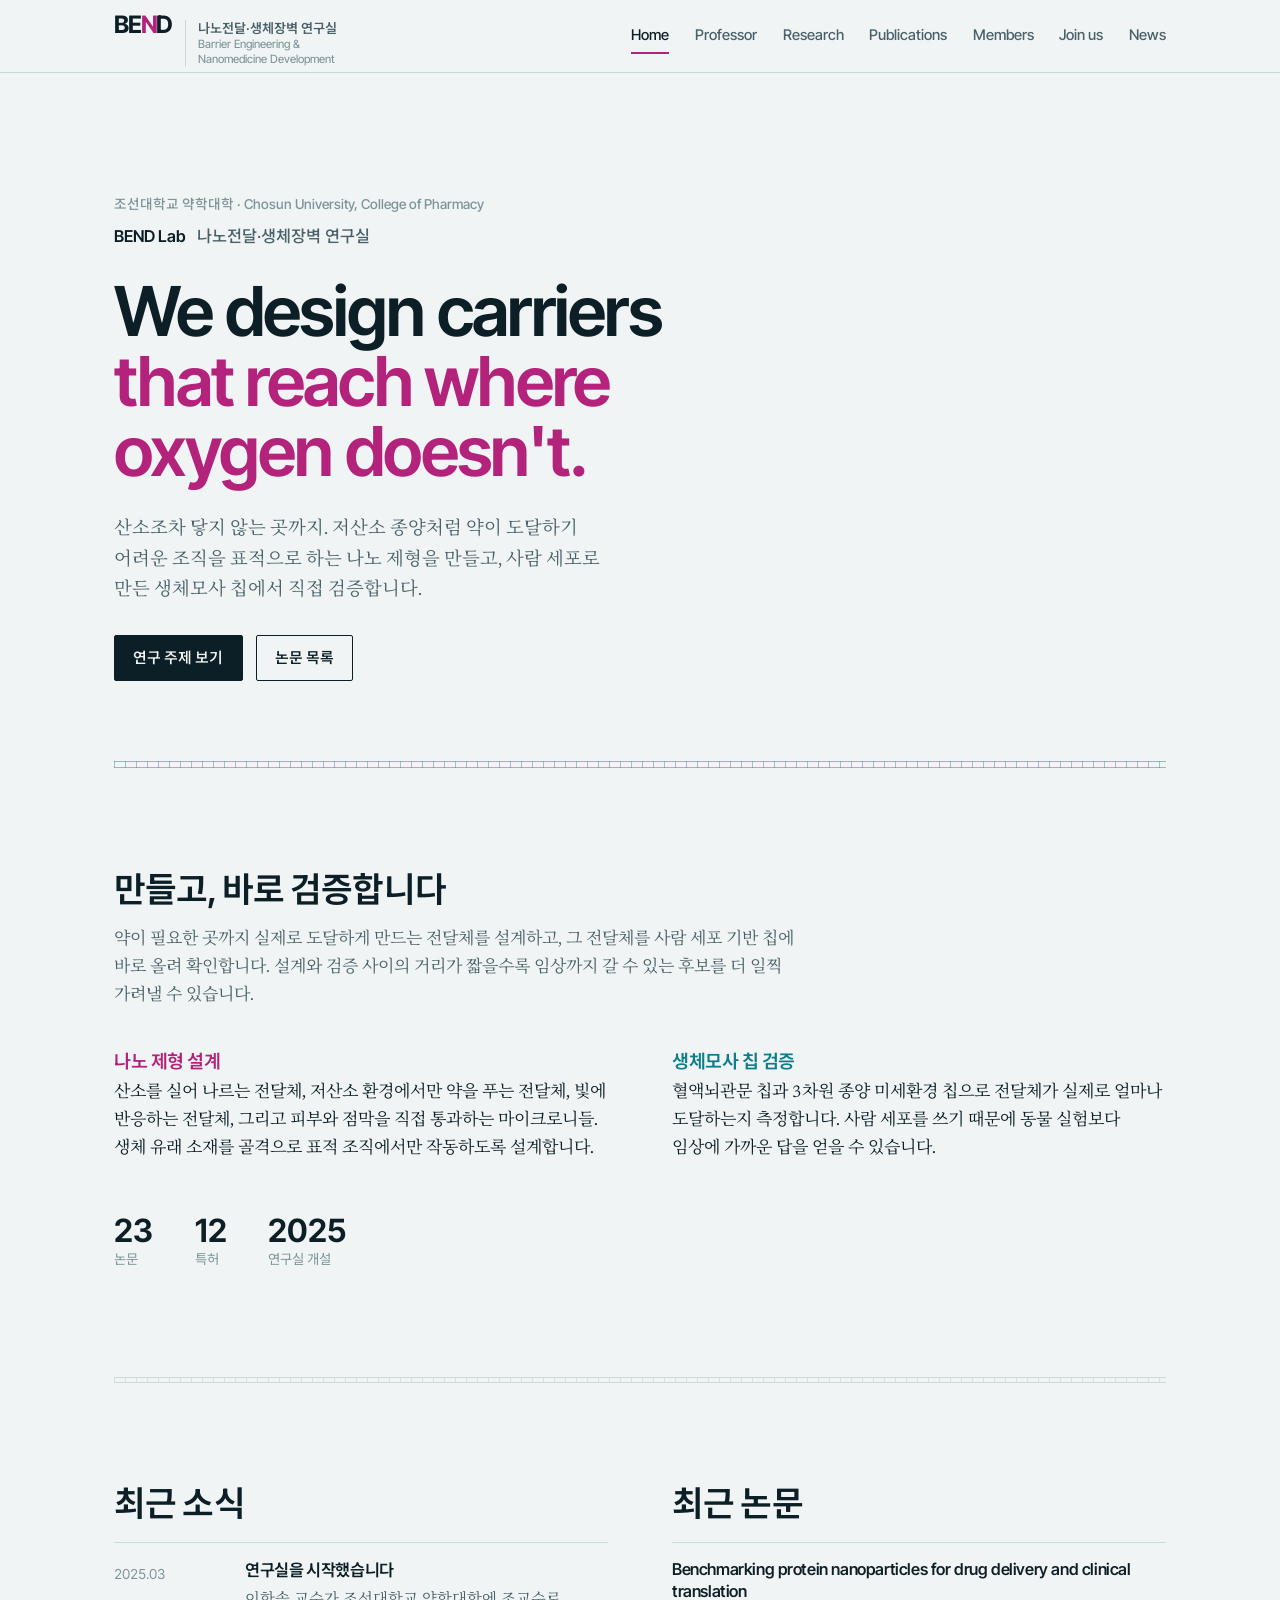
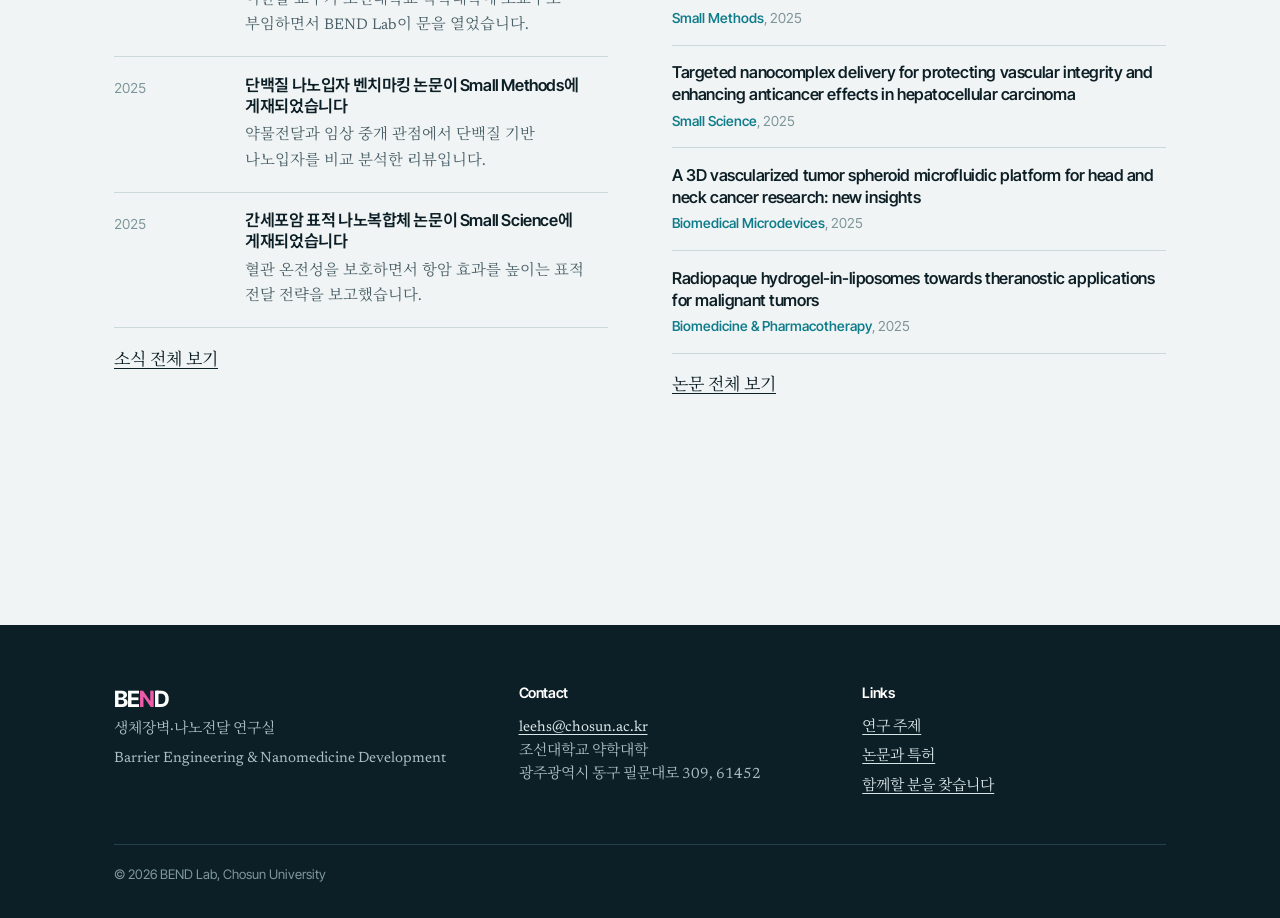
==== commit 1a294a49: "Update index.html" ====
--- a/index.html
+++ b/index.html
@@ -16,7 +16,7 @@
   <div class="wrap head-inner">
     <a class="brand" href="index.html">
       <span class="brand-mark">BE<span>N</span>D</span>
-      <span class="brand-sub"><b>생체장벽·나노전달 연구실</b>Barrier Engineering &amp; Nanomedicine Development</span>
+      <span class="brand-sub"><b>나노전달·생체장벽 연구실</b>Barrier Engineering &amp; Nanomedicine Development</span>
     </a>
     <button class="nav-toggle" aria-expanded="false" aria-controls="nav">메뉴</button>
     <nav class="nav" id="nav">
@@ -36,7 +36,7 @@
   <section class="hero">
     <div class="wrap">
       <p class="hero-affil">조선대학교 약학대학 · Chosun University, College of Pharmacy</p>
-      <p class="hero-name">BEND Lab <span>생체장벽·나노전달 연구실</span></p>
+      <p class="hero-name">BEND Lab <span>나노전달·생체장벽 연구실</span></p>
       <h1>
         We design carriers<br>
         <span class="cross">that reach where oxygen doesn't.</span>
